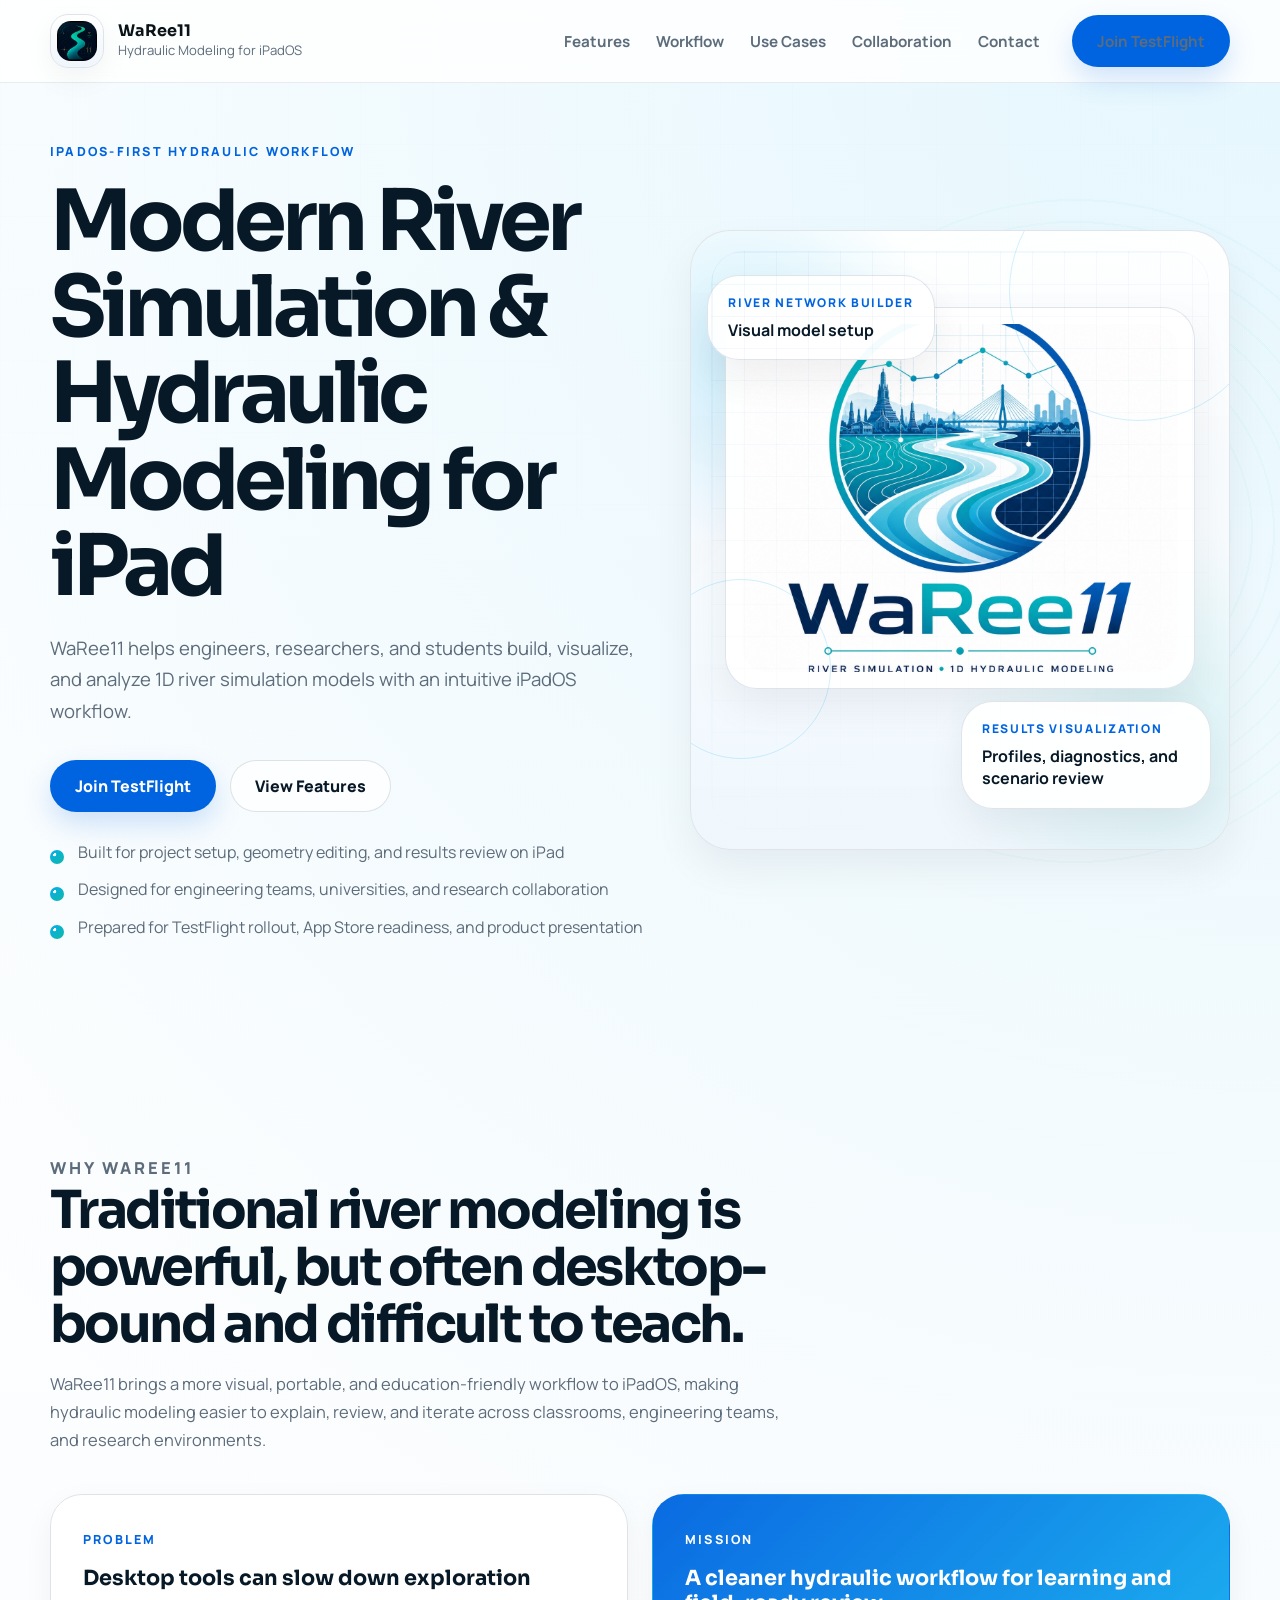
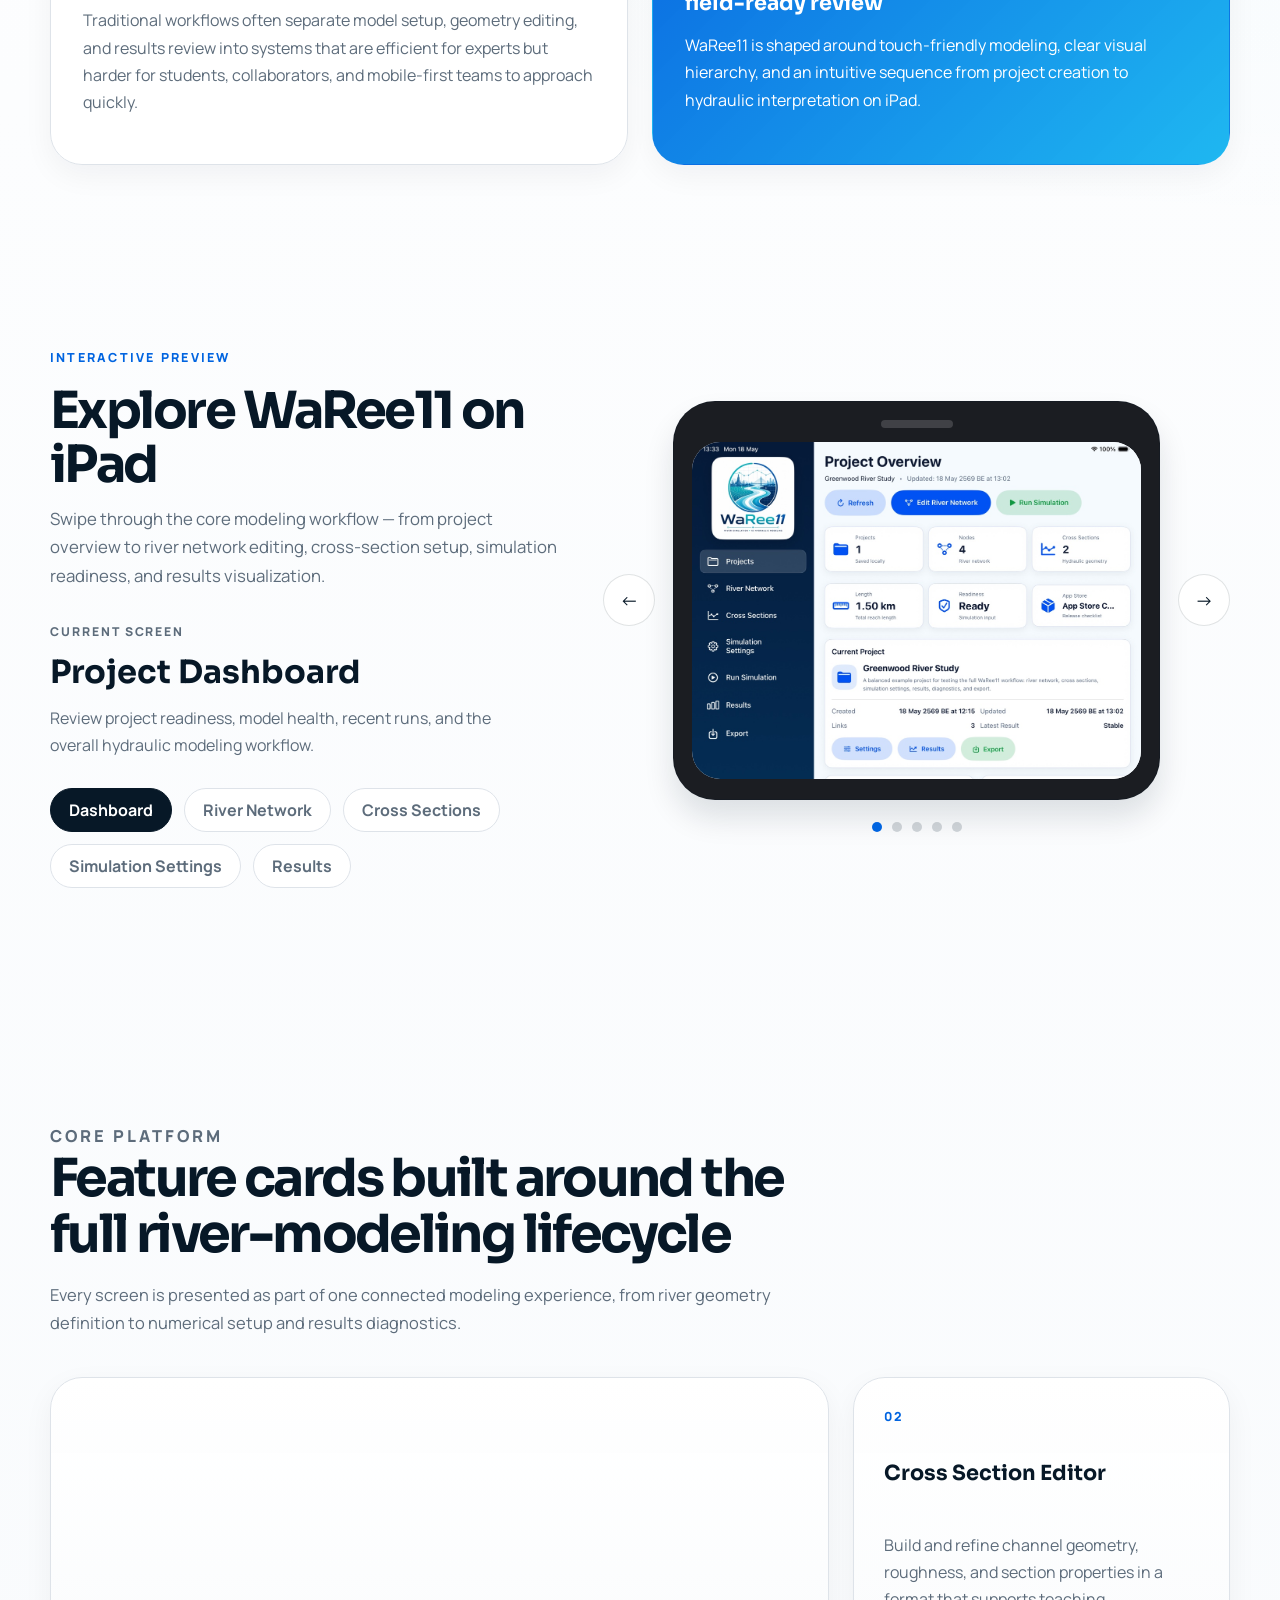
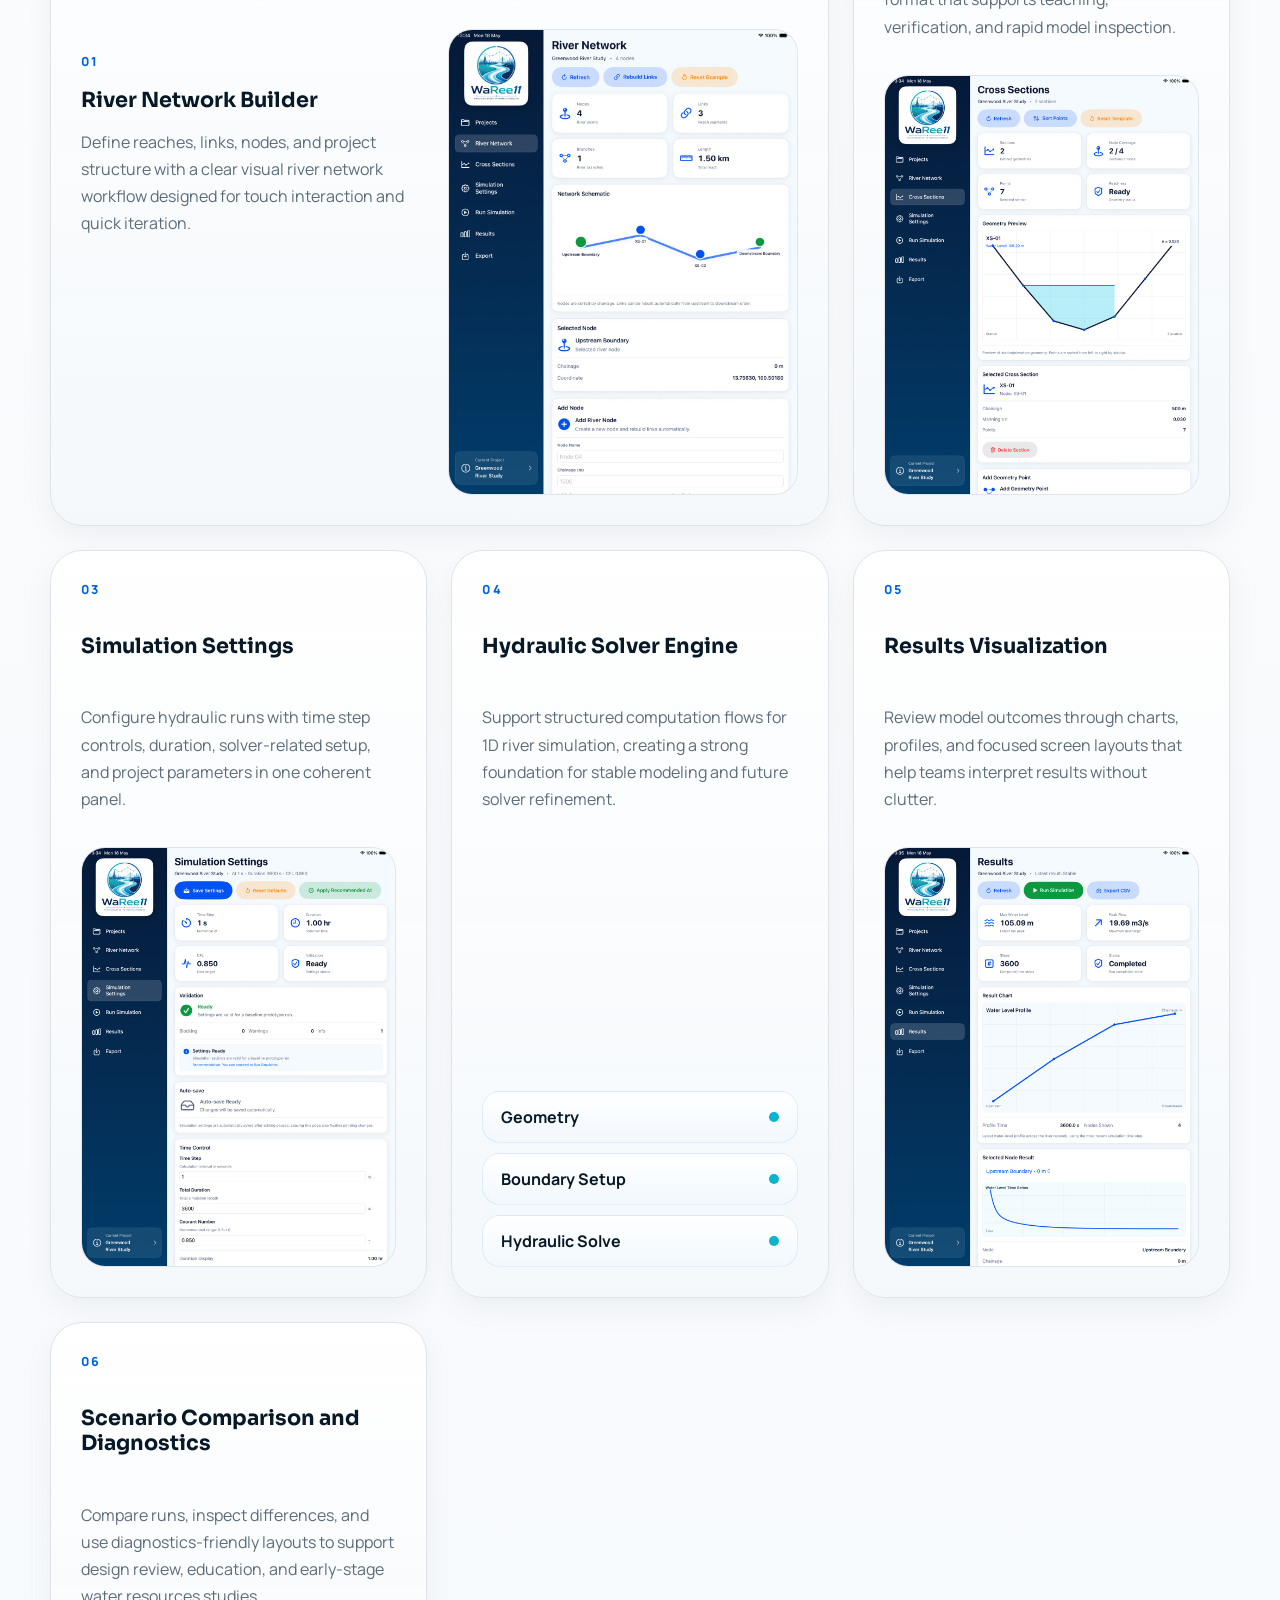
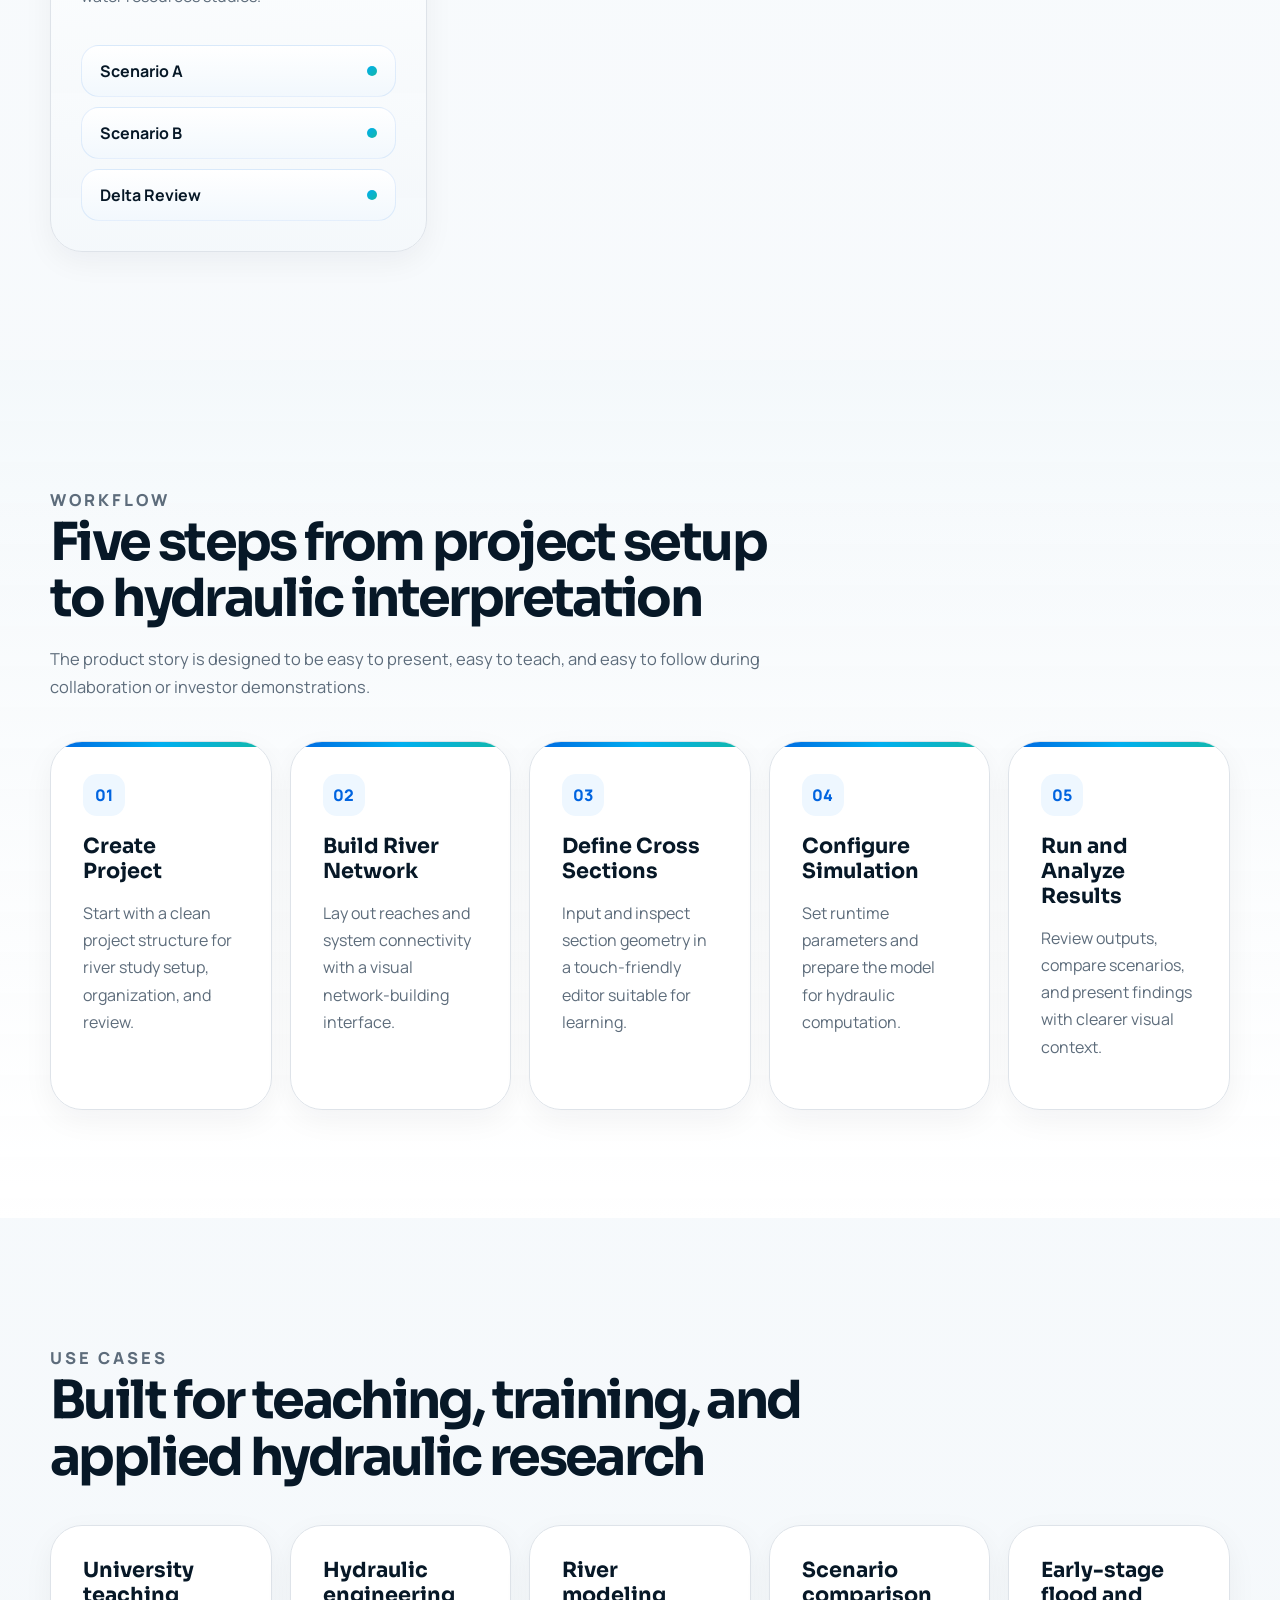
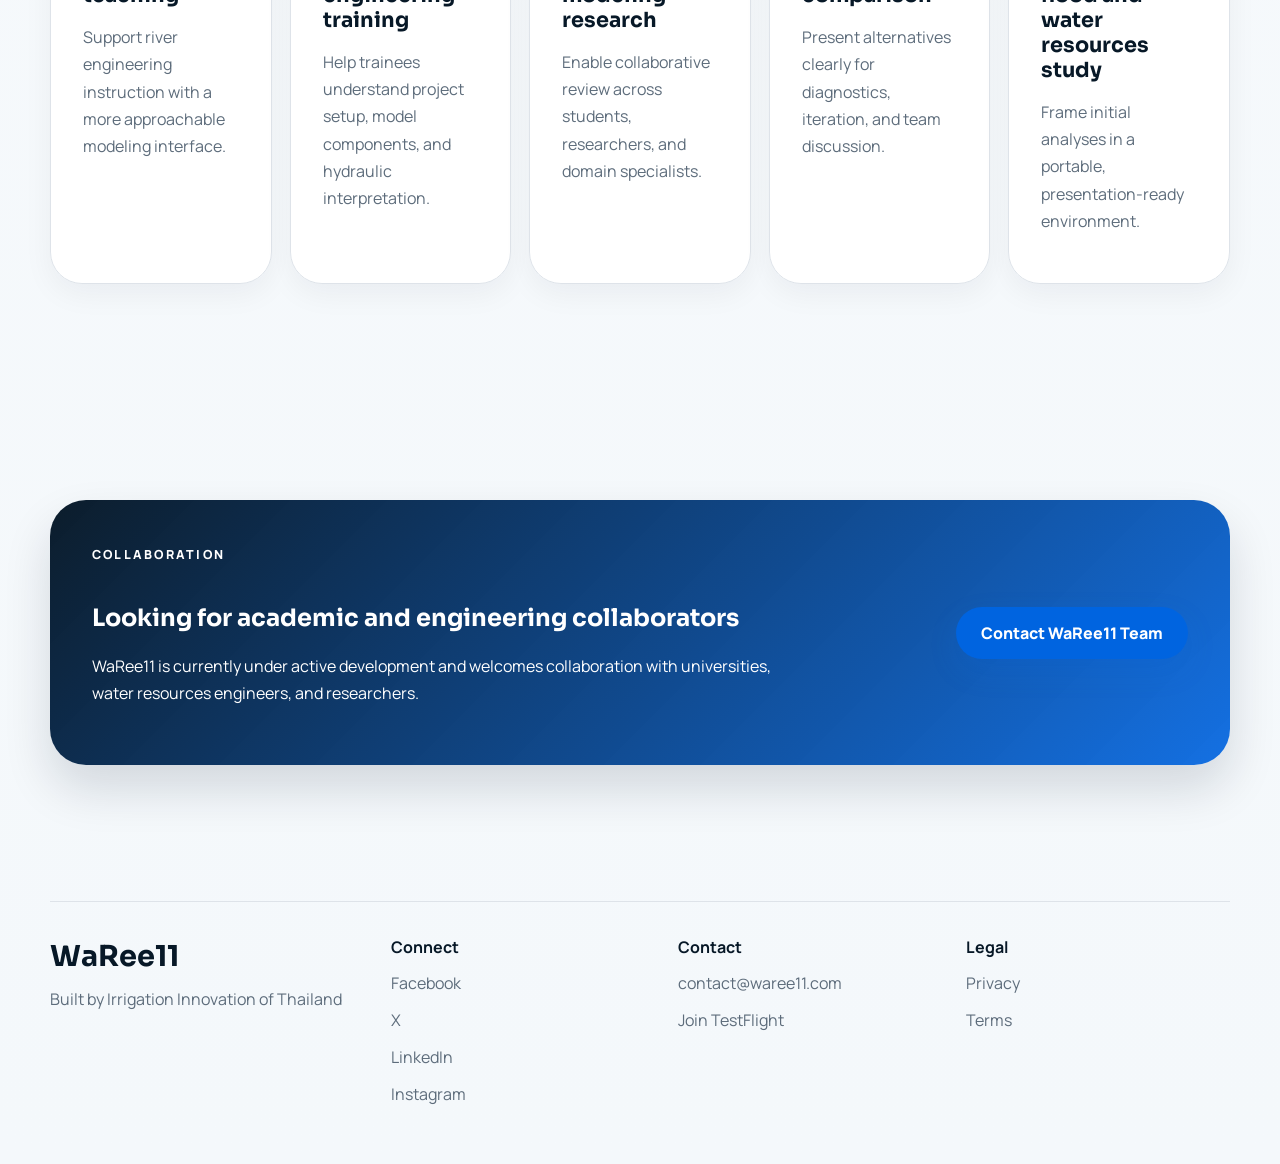
==== waree11-website/index.html @ 262db449 "Add interactive iPad preview section" ====
<!DOCTYPE html>
<html lang="en">
<head>
  <meta charset="UTF-8" />
  <meta name="viewport" content="width=device-width, initial-scale=1.0" />
  <title>WaRee11 | Modern River Simulation & Hydraulic Modeling for iPad</title>
  <meta
    name="description"
    content="WaRee11 is an iPadOS river simulation and hydraulic modeling platform for engineers, researchers, and students building intuitive 1D river analysis workflows."
  />
  <link rel="preconnect" href="https://fonts.googleapis.com" />
  <link rel="preconnect" href="https://fonts.gstatic.com" crossorigin />
  <link
    href="https://fonts.googleapis.com/css2?family=Manrope:wght@400;500;600;700;800&family=Sora:wght@500;600;700&display=swap"
    rel="stylesheet"
  />
  <link rel="stylesheet" href="style.css" />
</head>
<body>
  <div class="page-shell">
    <header class="site-header">
      <div class="container header-inner">
        <a href="#top" class="brand" aria-label="WaRee11 home">
          <span class="brand-mark" aria-hidden="true">
            <img src="assets/app-icon.jpeg" alt="" class="brand-icon" />
          </span>
          <span class="brand-copy">
            <strong>WaRee11</strong>
            <span>Hydraulic Modeling for iPadOS</span>
          </span>
        </a>

        <button
          class="nav-toggle"
          type="button"
          aria-expanded="false"
          aria-controls="site-nav"
          aria-label="Open navigation"
        >
          <span></span>
          <span></span>
          <span></span>
        </button>

        <nav id="site-nav" class="site-nav" aria-label="Main navigation">
          <a href="#features">Features</a>
          <a href="#workflow">Workflow</a>
          <a href="#use-cases">Use Cases</a>
          <a href="#collaboration">Collaboration</a>
          <a href="#contact">Contact</a>
          <a class="button button-primary nav-cta" href="#contact">Join TestFlight</a>
        </nav>
      </div>
    </header>

    <main id="top">
      <section class="hero">
        <div class="container hero-grid">
          <div class="hero-copy">
            <p class="eyebrow">iPadOS-first hydraulic workflow</p>
            <h1>Modern River Simulation &amp; Hydraulic Modeling for iPad</h1>
            <p class="hero-lead">
              WaRee11 helps engineers, researchers, and students build, visualize,
              and analyze 1D river simulation models with an intuitive iPadOS workflow.
            </p>
            <div class="hero-actions">
              <a class="button button-primary" href="#contact">Join TestFlight</a>
              <a class="button button-secondary" href="#features">View Features</a>
            </div>
            <ul class="hero-points" aria-label="WaRee11 highlights">
              <li>Built for project setup, geometry editing, and results review on iPad</li>
              <li>Designed for engineering teams, universities, and research collaboration</li>
              <li>Prepared for TestFlight rollout, App Store readiness, and product presentation</li>
            </ul>
          </div>

          <div class="hero-visual" aria-label="WaRee11 product preview">
            <div class="ipad-stage">
              <div class="device-card device-main">
                <img src="assets/hero-ipad.jpeg" alt="WaRee11 app preview on iPad" />
              </div>
              <div class="device-card floating-card floating-top">
                <p>River Network Builder</p>
                <strong>Visual model setup</strong>
              </div>
              <div class="device-card floating-card floating-bottom">
                <p>Results Visualization</p>
                <strong>Profiles, diagnostics, and scenario review</strong>
              </div>
              <div class="glow-ring glow-ring-a" aria-hidden="true"></div>
              <div class="glow-ring glow-ring-b" aria-hidden="true"></div>
            </div>
          </div>
        </div>
      </section>

      <section class="mission section-pad">
        <div class="container">
          <div class="section-intro">
            <p class="eyebrow">Why WaRee11</p>
            <h2>Traditional river modeling is powerful, but often desktop-bound and difficult to teach.</h2>
            <p>
              WaRee11 brings a more visual, portable, and education-friendly workflow to iPadOS,
              making hydraulic modeling easier to explain, review, and iterate across classrooms,
              engineering teams, and research environments.
            </p>
          </div>

          <div class="mission-grid">
            <article class="mission-card">
              <span class="card-kicker">Problem</span>
              <h3>Desktop tools can slow down exploration</h3>
              <p>
                Traditional workflows often separate model setup, geometry editing, and results review
                into systems that are efficient for experts but harder for students, collaborators,
                and mobile-first teams to approach quickly.
              </p>
            </article>
            <article class="mission-card accent-card">
              <span class="card-kicker">Mission</span>
              <h3>A cleaner hydraulic workflow for learning and field-ready review</h3>
              <p>
                WaRee11 is shaped around touch-friendly modeling, clear visual hierarchy, and an
                intuitive sequence from project creation to hydraulic interpretation on iPad.
              </p>
            </article>
          </div>
        </div>
      </section>

      <section id="ipad-preview" class="section-pad preview-section">
        <div class="container">
          <div class="preview-grid">
            <div class="preview-copy">
              <p class="eyebrow">Interactive preview</p>
              <h2>Explore WaRee11 on iPad</h2>
              <p class="preview-lead">
                Swipe through the core modeling workflow — from project overview to river network editing, cross-section setup, simulation readiness, and results visualization.
              </p>

              <div class="preview-detail" aria-live="polite">
                <p class="preview-meta">Current screen</p>
                <h3 id="preview-title">Project Dashboard</h3>
                <p id="preview-description">
                  Review project readiness, model health, recent runs, and the overall hydraulic modeling workflow.
                </p>
              </div>

              <div class="preview-tabs" role="tablist" aria-label="WaRee11 screen selector">
                <button
                  class="preview-tab is-active"
                  type="button"
                  role="tab"
                  aria-selected="true"
                  aria-controls="preview-stage"
                  data-preview-index="0"
                >
                  Dashboard
                </button>
                <button
                  class="preview-tab"
                  type="button"
                  role="tab"
                  aria-selected="false"
                  aria-controls="preview-stage"
                  data-preview-index="1"
                >
                  River Network
                </button>
                <button
                  class="preview-tab"
                  type="button"
                  role="tab"
                  aria-selected="false"
                  aria-controls="preview-stage"
                  data-preview-index="2"
                >
                  Cross Sections
                </button>
                <button
                  class="preview-tab"
                  type="button"
                  role="tab"
                  aria-selected="false"
                  aria-controls="preview-stage"
                  data-preview-index="3"
                >
                  Simulation Settings
                </button>
                <button
                  class="preview-tab"
                  type="button"
                  role="tab"
                  aria-selected="false"
                  aria-controls="preview-stage"
                  data-preview-index="4"
                >
                  Results
                </button>
              </div>
            </div>

            <div class="preview-stage-wrap">
              <div class="preview-stage" id="preview-stage">
                <button class="preview-arrow preview-arrow-prev" type="button" aria-label="Show previous screen">
                  <span aria-hidden="true">&#8592;</span>
                </button>

                <div class="preview-device" aria-label="Interactive WaRee11 iPad preview">
                  <div class="preview-device-top" aria-hidden="true">
                    <span class="preview-camera"></span>
                  </div>
                  <div class="preview-screen-shell">
                    <img
                      id="preview-image"
                      class="preview-screen-image"
                      src="assets/dashboard.jpeg"
                      alt="WaRee11 Project Dashboard screen"
                    />
                  </div>
                </div>

                <button class="preview-arrow preview-arrow-next" type="button" aria-label="Show next screen">
                  <span aria-hidden="true">&#8594;</span>
                </button>
              </div>

              <div class="preview-pagination" aria-label="WaRee11 screen pagination">
                <button class="preview-dot is-active" type="button" aria-label="Go to Dashboard" data-preview-index="0"></button>
                <button class="preview-dot" type="button" aria-label="Go to River Network" data-preview-index="1"></button>
                <button class="preview-dot" type="button" aria-label="Go to Cross Sections" data-preview-index="2"></button>
                <button class="preview-dot" type="button" aria-label="Go to Simulation Settings" data-preview-index="3"></button>
                <button class="preview-dot" type="button" aria-label="Go to Results" data-preview-index="4"></button>
              </div>
            </div>
          </div>
        </div>
      </section>

      <section id="features" class="section-pad">
        <div class="container">
          <div class="section-intro">
            <p class="eyebrow">Core platform</p>
            <h2>Feature cards built around the full river-modeling lifecycle</h2>
            <p>
              Every screen is presented as part of one connected modeling experience, from
              river geometry definition to numerical setup and results diagnostics.
            </p>
          </div>

          <div class="feature-grid">
            <article class="feature-card feature-card-wide">
              <div class="feature-copy">
                <span class="card-kicker">01</span>
                <h3>River Network Builder</h3>
                <p>
                  Define reaches, links, nodes, and project structure with a clear visual
                  river network workflow designed for touch interaction and quick iteration.
                </p>
              </div>
              <img src="assets/river-network.jpeg" alt="WaRee11 river network builder screen" />
            </article>

            <article class="feature-card">
              <span class="card-kicker">02</span>
              <h3>Cross Section Editor</h3>
              <p>
                Build and refine channel geometry, roughness, and section properties in a format
                that supports teaching, verification, and rapid model inspection.
              </p>
              <img src="assets/cross-section.jpeg" alt="WaRee11 cross section editor screen" />
            </article>

            <article class="feature-card">
              <span class="card-kicker">03</span>
              <h3>Simulation Settings</h3>
              <p>
                Configure hydraulic runs with time step controls, duration, solver-related setup,
                and project parameters in one coherent panel.
              </p>
              <img src="assets/simulation-settings.jpeg" alt="WaRee11 simulation settings screen" />
            </article>

            <article class="feature-card">
              <span class="card-kicker">04</span>
              <h3>Hydraulic Solver Engine</h3>
              <p>
                Support structured computation flows for 1D river simulation, creating a strong
                foundation for stable modeling and future solver refinement.
              </p>
              <div class="mini-diagram" aria-hidden="true">
                <span>Geometry</span>
                <span>Boundary Setup</span>
                <span>Hydraulic Solve</span>
              </div>
            </article>

            <article class="feature-card">
              <span class="card-kicker">05</span>
              <h3>Results Visualization</h3>
              <p>
                Review model outcomes through charts, profiles, and focused screen layouts that
                help teams interpret results without clutter.
              </p>
              <img src="assets/results.jpeg" alt="WaRee11 results visualization screen" />
            </article>

            <article class="feature-card">
              <span class="card-kicker">06</span>
              <h3>Scenario Comparison and Diagnostics</h3>
              <p>
                Compare runs, inspect differences, and use diagnostics-friendly layouts to support
                design review, education, and early-stage water resources studies.
              </p>
              <div class="diagnostic-list" aria-hidden="true">
                <span>Scenario A</span>
                <span>Scenario B</span>
                <span>Delta Review</span>
              </div>
            </article>
          </div>
        </div>
      </section>

      <section id="workflow" class="section-pad soft-section">
        <div class="container">
          <div class="section-intro">
            <p class="eyebrow">Workflow</p>
            <h2>Five steps from project setup to hydraulic interpretation</h2>
            <p>
              The product story is designed to be easy to present, easy to teach, and easy to
              follow during collaboration or investor demonstrations.
            </p>
          </div>

          <div class="workflow-grid">
            <article class="workflow-card">
              <span>01</span>
              <h3>Create Project</h3>
              <p>Start with a clean project structure for river study setup, organization, and review.</p>
            </article>
            <article class="workflow-card">
              <span>02</span>
              <h3>Build River Network</h3>
              <p>Lay out reaches and system connectivity with a visual network-building interface.</p>
            </article>
            <article class="workflow-card">
              <span>03</span>
              <h3>Define Cross Sections</h3>
              <p>Input and inspect section geometry in a touch-friendly editor suitable for learning.</p>
            </article>
            <article class="workflow-card">
              <span>04</span>
              <h3>Configure Simulation</h3>
              <p>Set runtime parameters and prepare the model for hydraulic computation.</p>
            </article>
            <article class="workflow-card">
              <span>05</span>
              <h3>Run and Analyze Results</h3>
              <p>Review outputs, compare scenarios, and present findings with clearer visual context.</p>
            </article>
          </div>
        </div>
      </section>

      <section id="use-cases" class="section-pad">
        <div class="container">
          <div class="section-intro">
            <p class="eyebrow">Use cases</p>
            <h2>Built for teaching, training, and applied hydraulic research</h2>
          </div>

          <div class="use-case-grid">
            <article class="use-case-card">
              <h3>University teaching</h3>
              <p>Support river engineering instruction with a more approachable modeling interface.</p>
            </article>
            <article class="use-case-card">
              <h3>Hydraulic engineering training</h3>
              <p>Help trainees understand project setup, model components, and hydraulic interpretation.</p>
            </article>
            <article class="use-case-card">
              <h3>River modeling research</h3>
              <p>Enable collaborative review across students, researchers, and domain specialists.</p>
            </article>
            <article class="use-case-card">
              <h3>Scenario comparison</h3>
              <p>Present alternatives clearly for diagnostics, iteration, and team discussion.</p>
            </article>
            <article class="use-case-card">
              <h3>Early-stage flood and water resources study</h3>
              <p>Frame initial analyses in a portable, presentation-ready environment.</p>
            </article>
          </div>
        </div>
      </section>

      <section id="collaboration" class="section-pad">
        <div class="container">
          <div class="collaboration-panel">
            <div class="collaboration-copy">
              <p class="eyebrow">Collaboration</p>
              <h2>Looking for academic and engineering collaborators</h2>
              <p>
                WaRee11 is currently under active development and welcomes collaboration with
                universities, water resources engineers, and researchers.
              </p>
            </div>
            <a class="button button-primary" href="#contact">Contact WaRee11 Team</a>
          </div>
        </div>
      </section>
    </main>

    <footer id="contact" class="site-footer">
      <div class="container footer-grid">
        <div>
          <h2>WaRee11</h2>
          <p>Built by Irrigation Innovation of Thailand</p>
        </div>
        <div>
          <h3>Connect</h3>
          <ul>
            <li><a href="#">Facebook</a></li>
            <li><a href="#">X</a></li>
            <li><a href="#">LinkedIn</a></li>
            <li><a href="#">Instagram</a></li>
          </ul>
        </div>
        <div>
          <h3>Contact</h3>
          <ul>
            <li><a href="mailto:contact@waree11.com">contact@waree11.com</a></li>
            <li><a href="#">Join TestFlight</a></li>
          </ul>
        </div>
        <div>
          <h3>Legal</h3>
          <ul>
            <li><a href="#">Privacy</a></li>
            <li><a href="#">Terms</a></li>
          </ul>
        </div>
      </div>
    </footer>
  </div>

  <script src="script.js"></script>
</body>
</html>
---- waree11-website/style.css ----
:root {
  --canvas: #ffffff;
  --surface: #f4f8fb;
  --surface-strong: #ecf4fa;
  --surface-accent: #eef7ff;
  --primary: #0064e0;
  --primary-strong: #0052b8;
  --deep-navy: #071827;
  --text: #0a1317;
  --text-soft: #5d6c7b;
  --border: #dee3e9;
  --cyan: #00aeef;
  --teal: #14b8a6;
  --radius-xl: 24px;
  --radius-xxl: 32px;
  --radius-pill: 999px;
  --shadow-soft: 0 10px 30px rgba(7, 24, 39, 0.05);
  --shadow-card: 0 18px 40px rgba(7, 24, 39, 0.06);
  --container: min(1180px, calc(100% - 32px));
}

*,
*::before,
*::after {
  box-sizing: border-box;
}

html {
  scroll-behavior: smooth;
}

body {
  margin: 0;
  color: var(--text);
  font-family: "Manrope", "Segoe UI", sans-serif;
  background:
    radial-gradient(circle at top right, rgba(0, 174, 239, 0.1), transparent 24%),
    linear-gradient(180deg, #ffffff 0%, #f9fbfd 45%, #f4f8fb 100%);
}

body::before {
  content: "";
  position: fixed;
  inset: 0;
  pointer-events: none;
  background-image:
    linear-gradient(rgba(0, 100, 224, 0.05) 1px, transparent 1px),
    linear-gradient(90deg, rgba(0, 100, 224, 0.05) 1px, transparent 1px);
  background-size: 72px 72px;
  mask-image: linear-gradient(to bottom, rgba(0, 0, 0, 0.18), transparent 72%);
}

body::after {
  content: "";
  position: fixed;
  inset: auto -10% 4% auto;
  width: 52vw;
  height: 52vw;
  max-width: 760px;
  max-height: 760px;
  border-radius: 50%;
  background:
    repeating-radial-gradient(circle, rgba(20, 184, 166, 0.06) 0 2px, transparent 2px 22px);
  opacity: 0.55;
  pointer-events: none;
}

img {
  display: block;
  max-width: 100%;
}

a {
  color: inherit;
  text-decoration: none;
}

button {
  font: inherit;
}

.page-shell {
  position: relative;
  overflow: clip;
}

.container {
  width: var(--container);
  margin: 0 auto;
  position: relative;
  z-index: 1;
}

.site-header {
  position: sticky;
  top: 0;
  z-index: 30;
  backdrop-filter: blur(16px);
  background: rgba(255, 255, 255, 0.82);
  border-bottom: 1px solid rgba(222, 227, 233, 0.7);
}

.header-inner {
  display: flex;
  align-items: center;
  justify-content: space-between;
  gap: 20px;
  min-height: 82px;
}

.brand {
  display: inline-flex;
  align-items: center;
  gap: 14px;
  min-width: 0;
}

.brand-mark {
  width: 54px;
  height: 54px;
  display: grid;
  place-items: center;
  border-radius: 18px;
  background: linear-gradient(180deg, #ffffff, #eff6fc);
  border: 1px solid var(--border);
  box-shadow: var(--shadow-soft);
  flex: none;
}

.brand-icon {
  width: 40px;
  height: 40px;
  border-radius: 14px;
  object-fit: cover;
}

.brand-copy {
  display: flex;
  flex-direction: column;
  gap: 2px;
}

.brand-copy strong,
.site-footer h2,
.section-intro h2,
.hero h1,
.mission-card h3,
.feature-card h3,
.workflow-card h3,
.use-case-card h3,
.collaboration-panel h2 {
  font-family: "Sora", "Segoe UI", sans-serif;
}

.brand-copy strong {
  font-size: 1rem;
  line-height: 1;
}

.brand-copy span {
  color: var(--text-soft);
  font-size: 0.82rem;
}

.site-nav {
  display: flex;
  align-items: center;
  gap: 26px;
}

.site-nav a {
  color: var(--text-soft);
  font-weight: 700;
  font-size: 0.95rem;
}

.site-nav a:hover,
.site-nav a:focus-visible {
  color: var(--deep-navy);
}

.nav-cta {
  margin-left: 6px;
}

.nav-toggle {
  display: none;
  width: 52px;
  height: 52px;
  padding: 0;
  border: 1px solid var(--border);
  border-radius: 18px;
  background: var(--canvas);
  align-items: center;
  justify-content: center;
  flex-direction: column;
  gap: 5px;
  cursor: pointer;
}

.nav-toggle span {
  width: 18px;
  height: 2px;
  border-radius: 999px;
  background: var(--deep-navy);
}

.section-pad {
  padding: 108px 0;
}

.hero {
  padding: 56px 0 88px;
}

.hero-grid {
  display: grid;
  grid-template-columns: minmax(0, 1.05fr) minmax(0, 0.95fr);
  gap: 44px;
  align-items: center;
}

.eyebrow,
.card-kicker {
  display: inline-flex;
  align-items: center;
  gap: 8px;
  margin: 0 0 18px;
  color: var(--primary);
  font-size: 0.78rem;
  font-weight: 800;
  letter-spacing: 0.18em;
  text-transform: uppercase;
}

.hero h1 {
  margin: 0;
  max-width: 12ch;
  color: var(--deep-navy);
  font-size: clamp(2.9rem, 6.6vw, 5.4rem);
  line-height: 1.02;
  letter-spacing: -0.06em;
}

.hero-lead,
.section-intro p,
.mission-card p,
.feature-card p,
.workflow-card p,
.use-case-card p,
.collaboration-panel p,
.site-footer p,
.site-footer li a {
  color: var(--text-soft);
  line-height: 1.7;
}

.hero-lead {
  max-width: 640px;
  margin: 24px 0 0;
  font-size: 1.16rem;
}

.hero-actions {
  display: flex;
  flex-wrap: wrap;
  gap: 14px;
  margin-top: 32px;
}

.button {
  display: inline-flex;
  align-items: center;
  justify-content: center;
  min-height: 52px;
  padding: 0 24px;
  border-radius: var(--radius-pill);
  border: 1px solid transparent;
  font-weight: 800;
  transition: transform 0.2s ease, background-color 0.2s ease, border-color 0.2s ease;
}

.button:hover,
.button:focus-visible {
  transform: translateY(-1px);
}

.button-primary {
  background: var(--primary);
  color: #ffffff;
  box-shadow: 0 12px 28px rgba(0, 100, 224, 0.18);
}

.button-primary:hover,
.button-primary:focus-visible {
  background: var(--primary-strong);
}

.button-secondary {
  border-color: rgba(7, 24, 39, 0.12);
  background: rgba(255, 255, 255, 0.75);
  color: var(--deep-navy);
}

.hero-points {
  margin: 28px 0 0;
  padding: 0;
  list-style: none;
  display: grid;
  gap: 12px;
  max-width: 620px;
}

.hero-points li {
  position: relative;
  padding-left: 28px;
  color: var(--text-soft);
  line-height: 1.6;
}

.hero-points li::before {
  content: "";
  position: absolute;
  left: 0;
  top: 0.65em;
  width: 14px;
  height: 14px;
  border-radius: 50%;
  background:
    radial-gradient(circle at 35% 35%, #ffffff 0 12%, transparent 13%),
    linear-gradient(135deg, var(--cyan), var(--teal));
}

.hero-visual {
  position: relative;
}

.ipad-stage {
  position: relative;
  min-height: 620px;
  padding: 34px;
  border-radius: 40px;
  background:
    linear-gradient(180deg, rgba(255, 255, 255, 0.96), rgba(239, 247, 253, 0.98)),
    linear-gradient(135deg, rgba(0, 174, 239, 0.08), rgba(20, 184, 166, 0.06));
  border: 1px solid rgba(222, 227, 233, 0.9);
  box-shadow: var(--shadow-card);
  overflow: hidden;
}

.ipad-stage::before {
  content: "";
  position: absolute;
  inset: 0;
  background:
    radial-gradient(circle at 10% 20%, rgba(0, 174, 239, 0.18), transparent 28%),
    radial-gradient(circle at 85% 80%, rgba(20, 184, 166, 0.12), transparent 30%);
  pointer-events: none;
}

.ipad-stage::after {
  content: "";
  position: absolute;
  inset: 20px;
  border-radius: 32px;
  border: 1px solid rgba(0, 100, 224, 0.07);
  background:
    linear-gradient(rgba(0, 100, 224, 0.06) 1px, transparent 1px),
    linear-gradient(90deg, rgba(0, 100, 224, 0.06) 1px, transparent 1px);
  background-size: 32px 32px;
  mask-image: linear-gradient(160deg, rgba(0, 0, 0, 0.8), transparent 85%);
  pointer-events: none;
}

.device-card {
  position: relative;
  border-radius: var(--radius-xxl);
  background: rgba(255, 255, 255, 0.96);
  border: 1px solid rgba(222, 227, 233, 0.95);
  box-shadow: var(--shadow-card);
}

.device-main {
  width: min(100%, 520px);
  margin: 42px auto 0;
  padding: 16px;
}

.device-main img {
  width: 100%;
  aspect-ratio: 5 / 4;
  object-fit: cover;
  border-radius: 26px;
}

.floating-card {
  position: absolute;
  max-width: 250px;
  padding: 18px 20px;
}

.floating-card p {
  margin: 0 0 8px;
  color: var(--primary);
  font-size: 0.75rem;
  font-weight: 800;
  letter-spacing: 0.14em;
  text-transform: uppercase;
}

.floating-card strong {
  display: block;
  color: var(--deep-navy);
  line-height: 1.4;
  font-size: 1rem;
}

.floating-top {
  top: 44px;
  left: 16px;
}

.floating-bottom {
  right: 18px;
  bottom: 40px;
}

.glow-ring {
  position: absolute;
  border-radius: 50%;
  border: 1px solid rgba(0, 174, 239, 0.18);
  pointer-events: none;
}

.glow-ring-a {
  width: 260px;
  height: 260px;
  top: -70px;
  right: -40px;
}

.glow-ring-b {
  width: 180px;
  height: 180px;
  bottom: 90px;
  left: -40px;
}

.section-intro {
  max-width: 760px;
  margin-bottom: 40px;
}

.section-intro h2 {
  margin: 0;
  color: var(--deep-navy);
  font-size: clamp(2rem, 4.1vw, 3.4rem);
  line-height: 1.08;
  letter-spacing: -0.05em;
}

.section-intro p {
  margin: 18px 0 0;
  font-size: 1.03rem;
}

.mission-grid {
  display: grid;
  grid-template-columns: repeat(2, minmax(0, 1fr));
  gap: 24px;
}

.mission-card,
.workflow-card,
.use-case-card {
  padding: 32px;
  border-radius: var(--radius-xxl);
  border: 1px solid var(--border);
  background: rgba(255, 255, 255, 0.92);
  box-shadow: var(--shadow-soft);
}

.mission-card h3,
.feature-card h3,
.workflow-card h3,
.use-case-card h3,
.site-footer h3,
.preview-copy h2,
.preview-detail h3 {
  margin: 0 0 12px;
  color: var(--deep-navy);
  font-size: 1.3rem;
  line-height: 1.2;
}

.accent-card {
  background:
    linear-gradient(135deg, rgba(0, 100, 224, 0.96), rgba(0, 174, 239, 0.88));
  border-color: transparent;
}

.accent-card .card-kicker,
.accent-card h3,
.accent-card p {
  color: #ffffff;
}

.preview-section {
  padding-top: 72px;
}

.preview-grid {
  display: grid;
  grid-template-columns: minmax(0, 0.9fr) minmax(0, 1.1fr);
  gap: 40px;
  align-items: center;
}

.preview-copy {
  max-width: 540px;
}

.preview-copy h2 {
  font-family: "Sora", "Segoe UI", sans-serif;
  font-size: clamp(2.2rem, 4vw, 3.5rem);
  line-height: 1.06;
  letter-spacing: -0.05em;
}

.preview-lead,
.preview-detail p {
  color: var(--text-soft);
  line-height: 1.7;
}

.preview-lead {
  margin: 0;
  font-size: 1.05rem;
}

.preview-detail {
  margin-top: 32px;
}

.preview-meta {
  margin: 0 0 10px;
  color: var(--primary);
  font-size: 0.76rem;
  font-weight: 800;
  letter-spacing: 0.16em;
  text-transform: uppercase;
}

.preview-detail h3 {
  margin-bottom: 14px;
  font-family: "Sora", "Segoe UI", sans-serif;
  font-size: clamp(1.45rem, 2.6vw, 2rem);
}

.preview-detail p:last-child {
  margin: 0;
  max-width: 48ch;
}

.preview-tabs {
  display: flex;
  flex-wrap: wrap;
  gap: 12px;
  margin-top: 28px;
}

.preview-tab,
.preview-dot,
.preview-arrow {
  cursor: pointer;
}

.preview-tab {
  min-height: 44px;
  padding: 0 18px;
  border: 1px solid var(--border);
  border-radius: var(--radius-pill);
  background: rgba(255, 255, 255, 0.86);
  color: var(--text-soft);
  font-weight: 700;
  transition: background-color 0.2s ease, color 0.2s ease, border-color 0.2s ease;
}

.preview-tab:hover,
.preview-tab:focus-visible {
  border-color: rgba(0, 100, 224, 0.24);
  color: var(--deep-navy);
}

.preview-tab.is-active {
  background: var(--deep-navy);
  border-color: var(--deep-navy);
  color: #ffffff;
}

.preview-stage-wrap {
  width: 100%;
}

.preview-stage {
  display: grid;
  grid-template-columns: auto minmax(0, 1fr) auto;
  align-items: center;
  gap: 18px;
}

.preview-arrow {
  width: 52px;
  height: 52px;
  border: 1px solid rgba(7, 24, 39, 0.12);
  border-radius: 50%;
  background: rgba(255, 255, 255, 0.92);
  color: var(--deep-navy);
  display: grid;
  place-items: center;
  transition: background-color 0.2s ease, border-color 0.2s ease, transform 0.2s ease;
}

.preview-arrow:hover,
.preview-arrow:focus-visible {
  transform: translateY(-1px);
  border-color: rgba(0, 100, 224, 0.24);
  background: #ffffff;
}

.preview-arrow span {
  font-size: 1.15rem;
  line-height: 1;
}

.preview-device {
  width: min(100%, 720px);
  margin: 0 auto;
  padding: 18px 18px 20px;
  border-radius: 42px;
  background: #1b1d22;
  border: 1px solid rgba(7, 24, 39, 0.24);
  box-shadow: 0 18px 30px rgba(7, 24, 39, 0.12);
}

.preview-device-top {
  display: flex;
  justify-content: center;
  margin-bottom: 14px;
}

.preview-camera {
  width: 72px;
  height: 8px;
  border-radius: 999px;
  background: rgba(255, 255, 255, 0.16);
}

.preview-screen-shell {
  overflow: hidden;
  border-radius: 28px;
  background: #f5f7fa;
}

.preview-screen-image {
  width: 100%;
  aspect-ratio: 4 / 3;
  object-fit: cover;
  object-position: top center;
}

.preview-pagination {
  display: flex;
  align-items: center;
  justify-content: center;
  gap: 10px;
  margin-top: 22px;
}

.preview-dot {
  width: 10px;
  height: 10px;
  padding: 0;
  border: 0;
  border-radius: 50%;
  background: rgba(93, 108, 123, 0.28);
  transition: background-color 0.2s ease, transform 0.2s ease;
}

.preview-dot:hover,
.preview-dot:focus-visible {
  transform: scale(1.1);
}

.preview-dot.is-active {
  background: var(--primary);
}

.feature-grid {
  display: grid;
  grid-template-columns: repeat(3, minmax(0, 1fr));
  gap: 24px;
}

.feature-card {
  min-height: 100%;
  padding: 30px;
  display: flex;
  flex-direction: column;
  gap: 18px;
  border-radius: var(--radius-xxl);
  border: 1px solid var(--border);
  background:
    linear-gradient(180deg, rgba(255, 255, 255, 0.98), rgba(244, 248, 251, 0.96));
  box-shadow: var(--shadow-soft);
}

.feature-card-wide {
  grid-column: span 2;
  display: grid;
  grid-template-columns: minmax(0, 0.92fr) minmax(260px, 0.92fr);
  align-items: center;
}

.feature-card img {
  width: 100%;
  margin-top: auto;
  border-radius: 24px;
  border: 1px solid rgba(222, 227, 233, 0.9);
  background: var(--surface);
  object-fit: cover;
}

.feature-card-wide img {
  min-height: 280px;
}

.mini-diagram,
.diagnostic-list {
  margin-top: auto;
  display: grid;
  gap: 10px;
}

.mini-diagram span,
.diagnostic-list span {
  display: flex;
  align-items: center;
  justify-content: space-between;
  min-height: 52px;
  padding: 0 18px;
  border-radius: 18px;
  border: 1px solid rgba(0, 100, 224, 0.1);
  background: linear-gradient(180deg, #ffffff, #f2f8fd);
  color: var(--deep-navy);
  font-weight: 700;
}

.mini-diagram span::after,
.diagnostic-list span::after {
  content: "";
  width: 10px;
  height: 10px;
  border-radius: 50%;
  background: linear-gradient(135deg, var(--cyan), var(--teal));
}

.soft-section {
  background:
    linear-gradient(180deg, rgba(244, 248, 251, 0.88), rgba(255, 255, 255, 0.96));
}

.workflow-grid {
  display: grid;
  grid-template-columns: repeat(5, minmax(0, 1fr));
  gap: 18px;
}

.workflow-card {
  position: relative;
  overflow: hidden;
}

.workflow-card::before {
  content: "";
  position: absolute;
  inset: 0 0 auto;
  height: 5px;
  background: linear-gradient(90deg, var(--primary), var(--cyan), var(--teal));
}

.workflow-card span {
  display: inline-flex;
  width: 42px;
  height: 42px;
  align-items: center;
  justify-content: center;
  margin-bottom: 18px;
  border-radius: 14px;
  background: var(--surface-accent);
  color: var(--primary);
  font-weight: 800;
}

.use-case-grid {
  display: grid;
  grid-template-columns: repeat(5, minmax(0, 1fr));
  gap: 18px;
}

.collaboration-panel {
  display: flex;
  align-items: center;
  justify-content: space-between;
  gap: 24px;
  padding: 42px;
  border-radius: 36px;
  background:
    linear-gradient(135deg, rgba(7, 24, 39, 0.98), rgba(0, 100, 224, 0.92));
  box-shadow: 0 24px 48px rgba(7, 24, 39, 0.14);
}

.collaboration-copy {
  max-width: 700px;
}

.collaboration-panel .eyebrow,
.collaboration-panel h2,
.collaboration-panel p {
  color: #ffffff;
}

.site-footer {
  padding: 28px 0 56px;
}

.footer-grid {
  display: grid;
  grid-template-columns: 1.2fr repeat(3, minmax(0, 1fr));
  gap: 24px;
  padding: 36px 0 0;
  border-top: 1px solid var(--border);
}

.site-footer h2 {
  margin: 0 0 12px;
  color: var(--deep-navy);
  font-size: 1.8rem;
}

.site-footer h3 {
  font-size: 1rem;
}

.site-footer p {
  margin: 0;
}

.site-footer ul {
  list-style: none;
  margin: 0;
  padding: 0;
  display: grid;
  gap: 10px;
}

.site-footer li a:hover,
.site-footer li a:focus-visible {
  color: var(--deep-navy);
}

@media (max-width: 1120px) {
  .hero-grid,
  .mission-grid,
  .preview-grid,
  .feature-grid,
  .use-case-grid,
  .footer-grid {
    grid-template-columns: repeat(2, minmax(0, 1fr));
  }

  .feature-card-wide,
  .use-case-grid .use-case-card:last-child,
  .footer-grid > :first-child {
    grid-column: span 2;
  }

  .workflow-grid {
    grid-template-columns: repeat(3, minmax(0, 1fr));
  }

  .hero-grid {
    align-items: start;
  }
}

@media (max-width: 920px) {
  .site-nav {
    position: absolute;
    top: calc(100% + 12px);
    right: 16px;
    left: 16px;
    display: none;
    flex-direction: column;
    align-items: flex-start;
    gap: 18px;
    padding: 20px;
    border-radius: 24px;
    background: rgba(255, 255, 255, 0.98);
    border: 1px solid var(--border);
    box-shadow: var(--shadow-card);
  }

  .site-nav.is-open {
    display: flex;
  }

  .nav-toggle {
    display: inline-flex;
  }

  .hero-grid,
  .mission-grid,
  .preview-grid,
  .feature-grid,
  .feature-card-wide,
  .workflow-grid,
  .use-case-grid,
  .footer-grid,
  .collaboration-panel {
    grid-template-columns: 1fr;
  }

  .feature-card-wide,
  .footer-grid > :first-child {
    grid-column: auto;
  }

  .collaboration-panel {
    display: grid;
  }

  .preview-stage {
    gap: 14px;
  }

  .preview-device {
    width: 100%;
  }

  .ipad-stage {
    min-height: 540px;
  }

  .floating-top {
    left: 12px;
    top: 18px;
  }

  .floating-bottom {
    right: 12px;
    bottom: 18px;
  }
}

@media (max-width: 640px) {
  .section-pad {
    padding: 84px 0;
  }

  .hero {
    padding-top: 28px;
  }

  .header-inner {
    min-height: 74px;
  }

  .brand-copy span {
    display: none;
  }

  .button,
  .button.nav-cta {
    width: 100%;
  }

  .hero-actions {
    flex-direction: column;
  }

  .ipad-stage {
    min-height: 460px;
    padding: 22px;
  }

  .device-main {
    margin-top: 72px;
    padding: 12px;
  }

  .floating-card {
    position: static;
    max-width: none;
    margin-top: 14px;
  }

  .hero h1 {
    max-width: none;
  }

  .preview-section {
    padding-top: 32px;
  }

  .preview-stage {
    grid-template-columns: minmax(0, 1fr);
    gap: 16px;
  }

  .preview-arrow {
    position: absolute;
    top: 50%;
    z-index: 2;
    transform: translateY(-50%);
  }

  .preview-arrow:hover,
  .preview-arrow:focus-visible {
    transform: translateY(-50%);
  }

  .preview-stage-wrap {
    position: relative;
    padding: 0 10px;
  }

  .preview-arrow-prev {
    left: 2px;
  }

  .preview-arrow-next {
    right: 2px;
  }

  .preview-device {
    padding: 14px 14px 16px;
    border-radius: 32px;
  }

  .preview-screen-shell {
    border-radius: 22px;
  }

  .mission-card,
  .feature-card,
  .workflow-card,
  .use-case-card,
  .collaboration-panel {
    padding: 24px;
  }
}
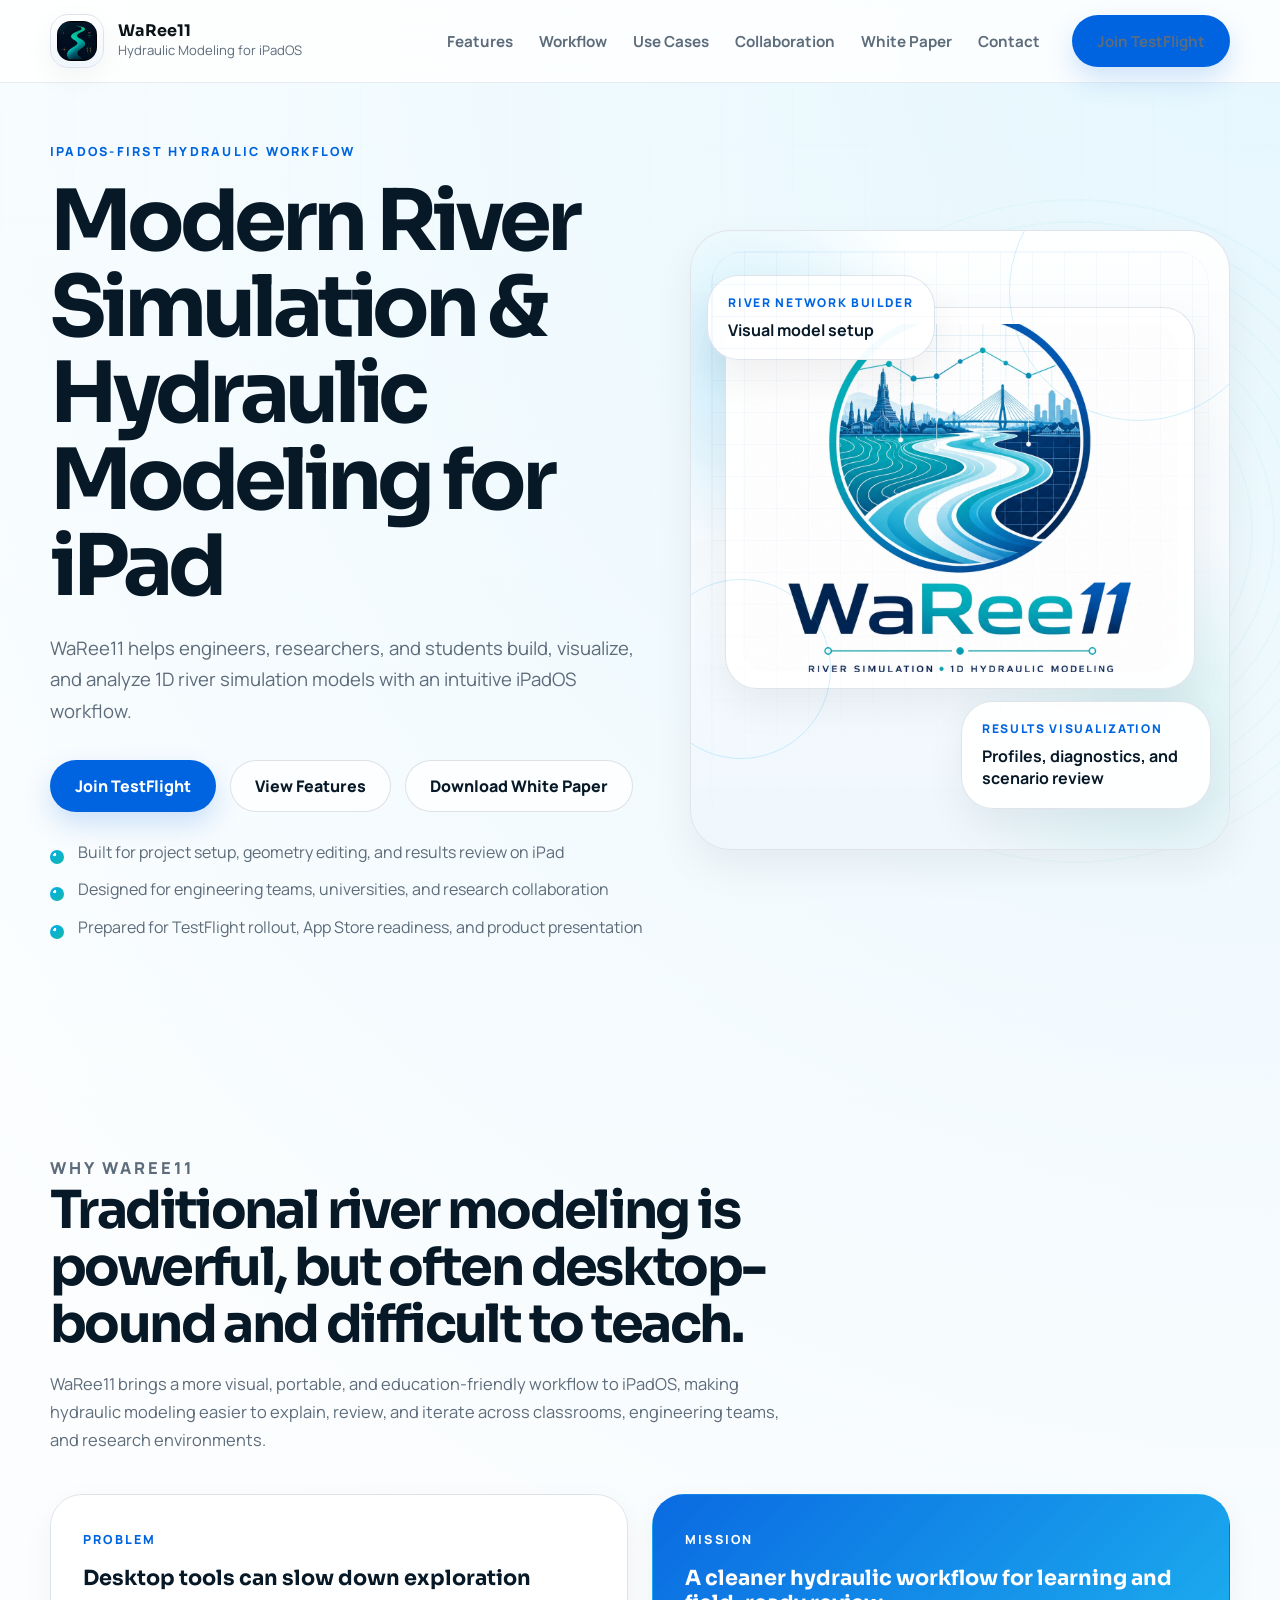
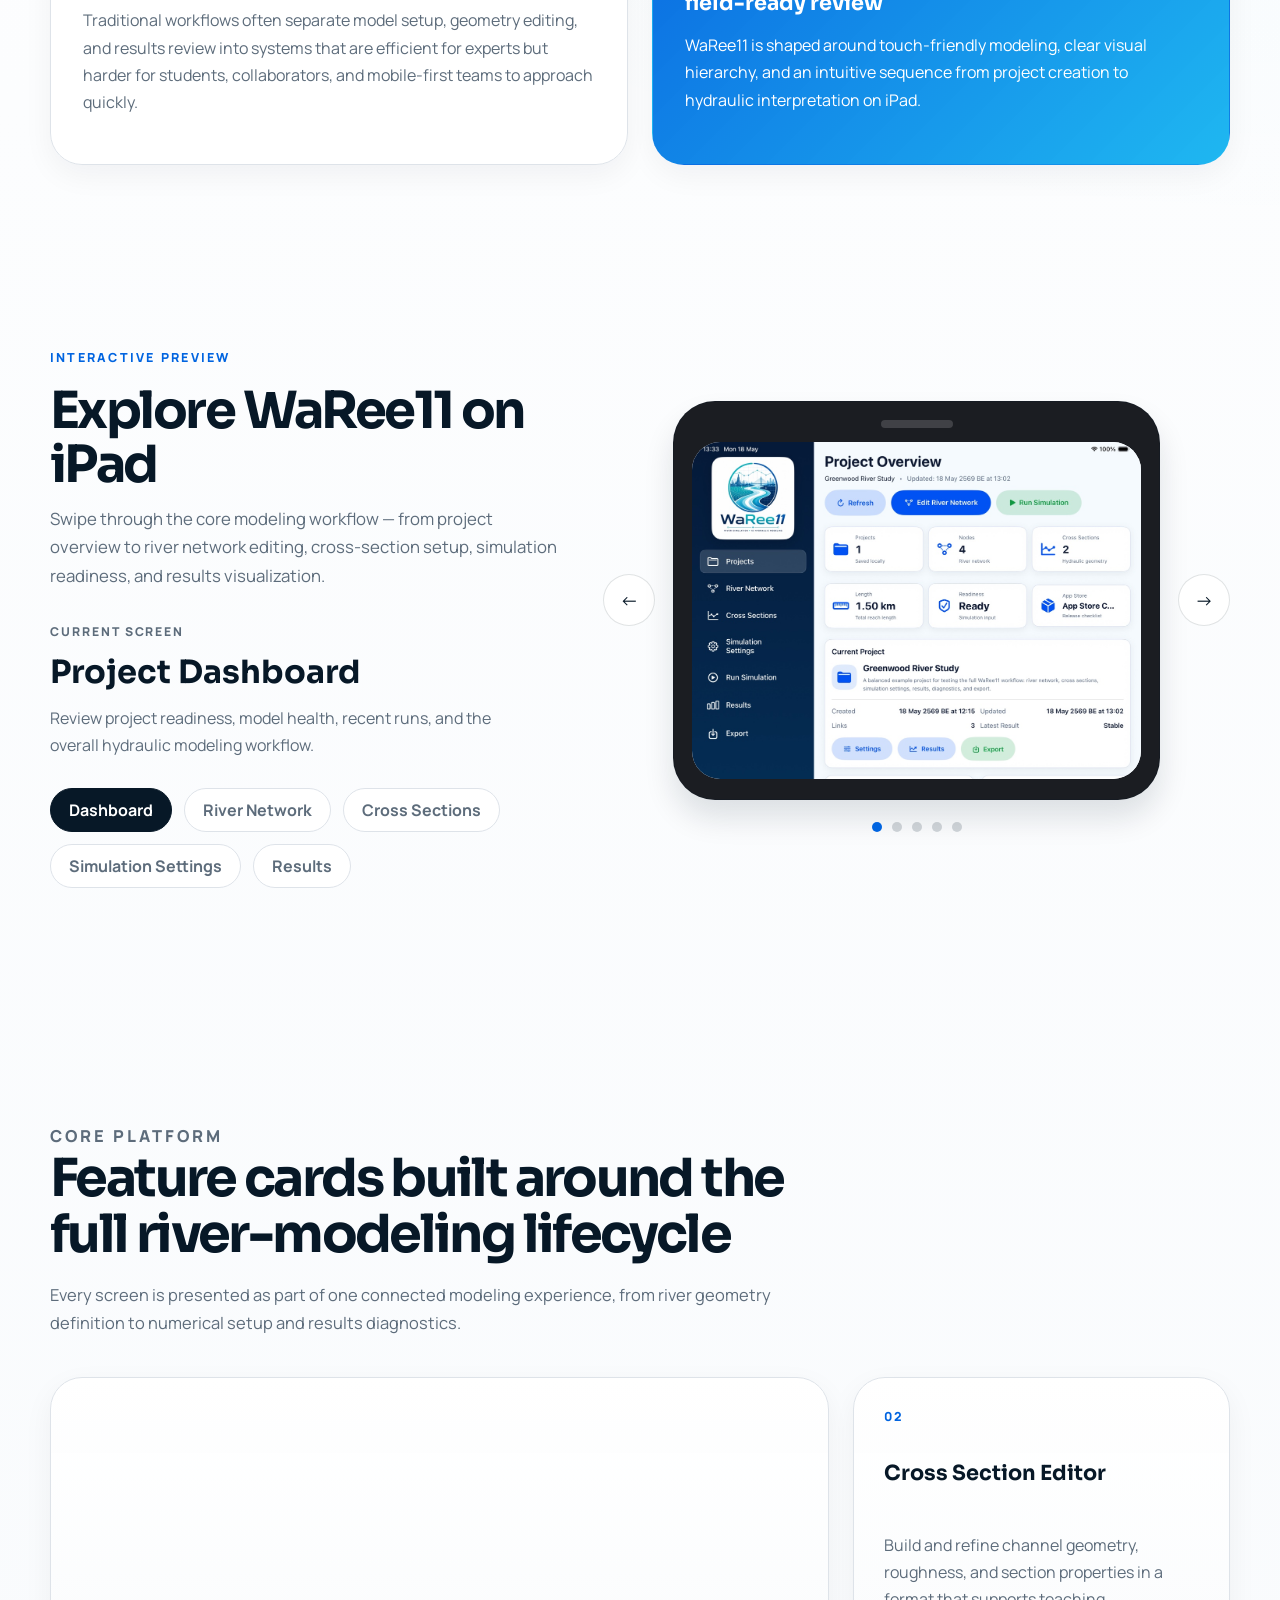
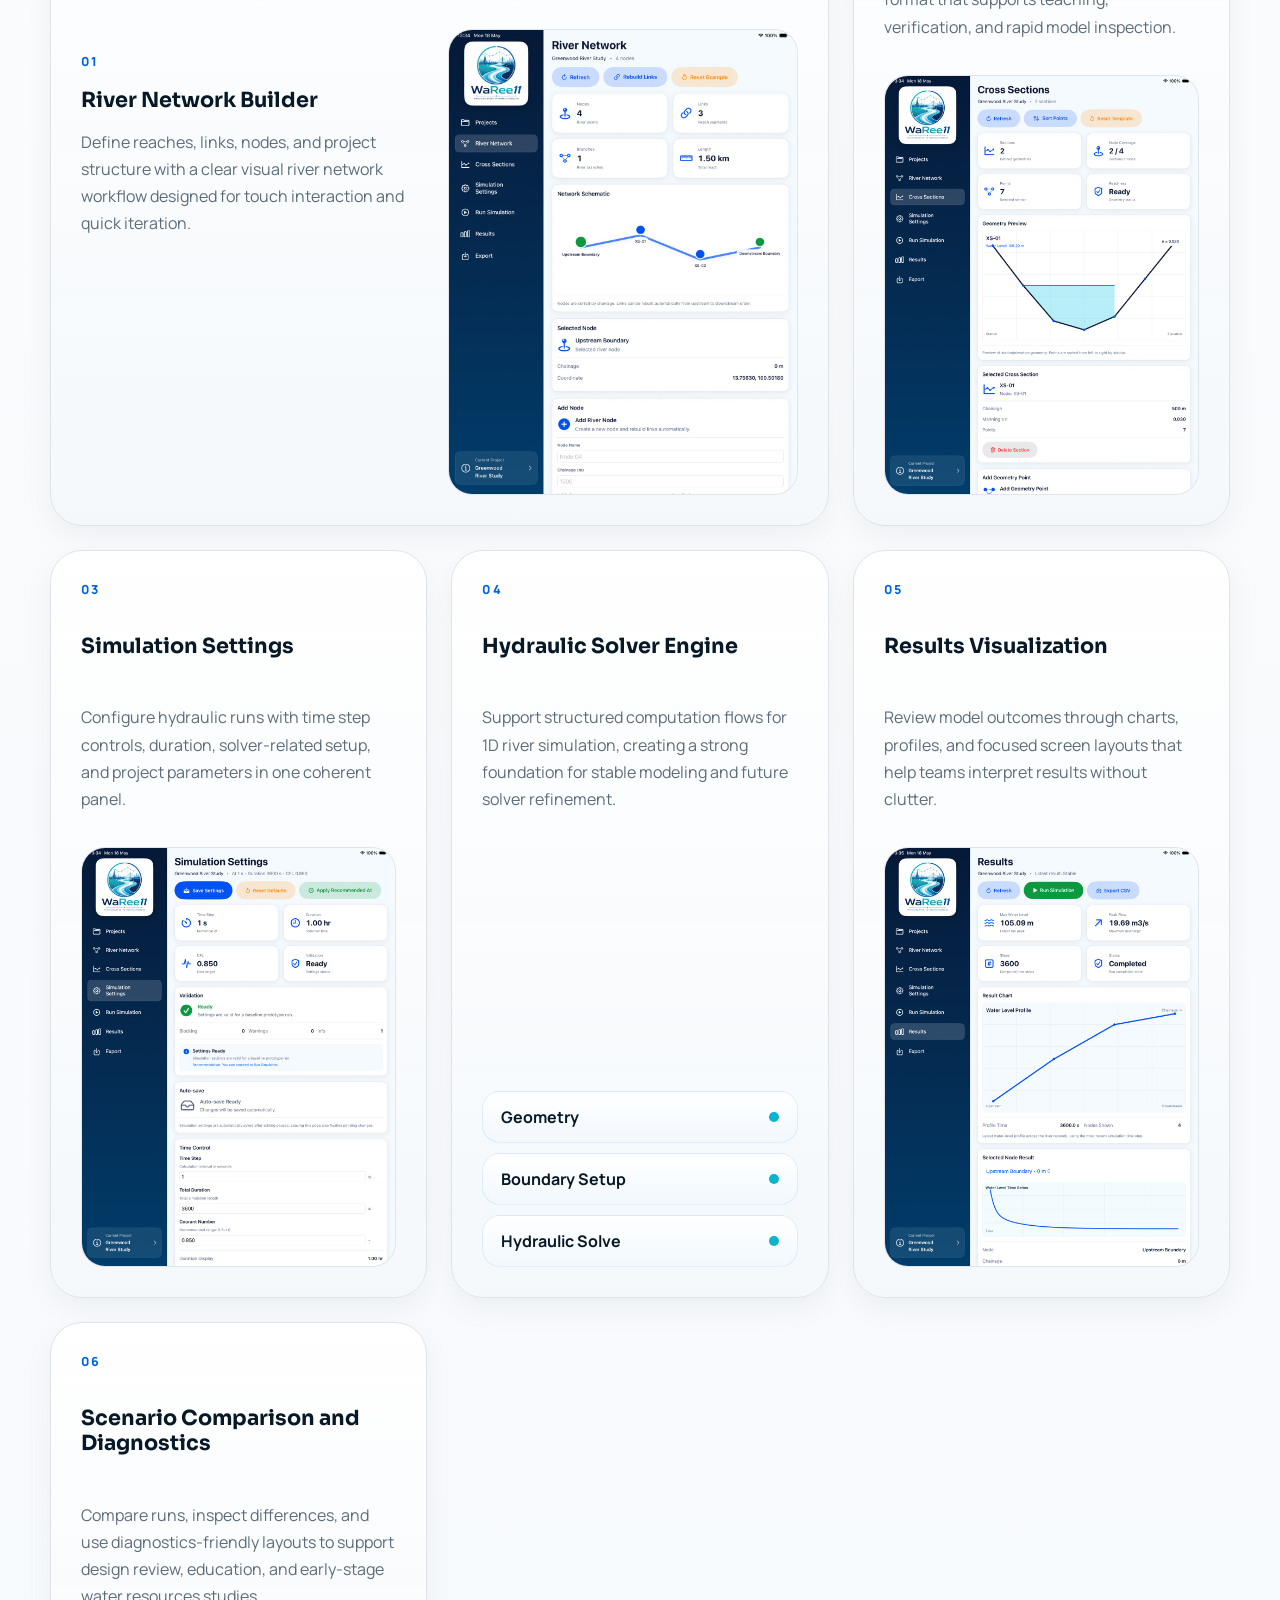
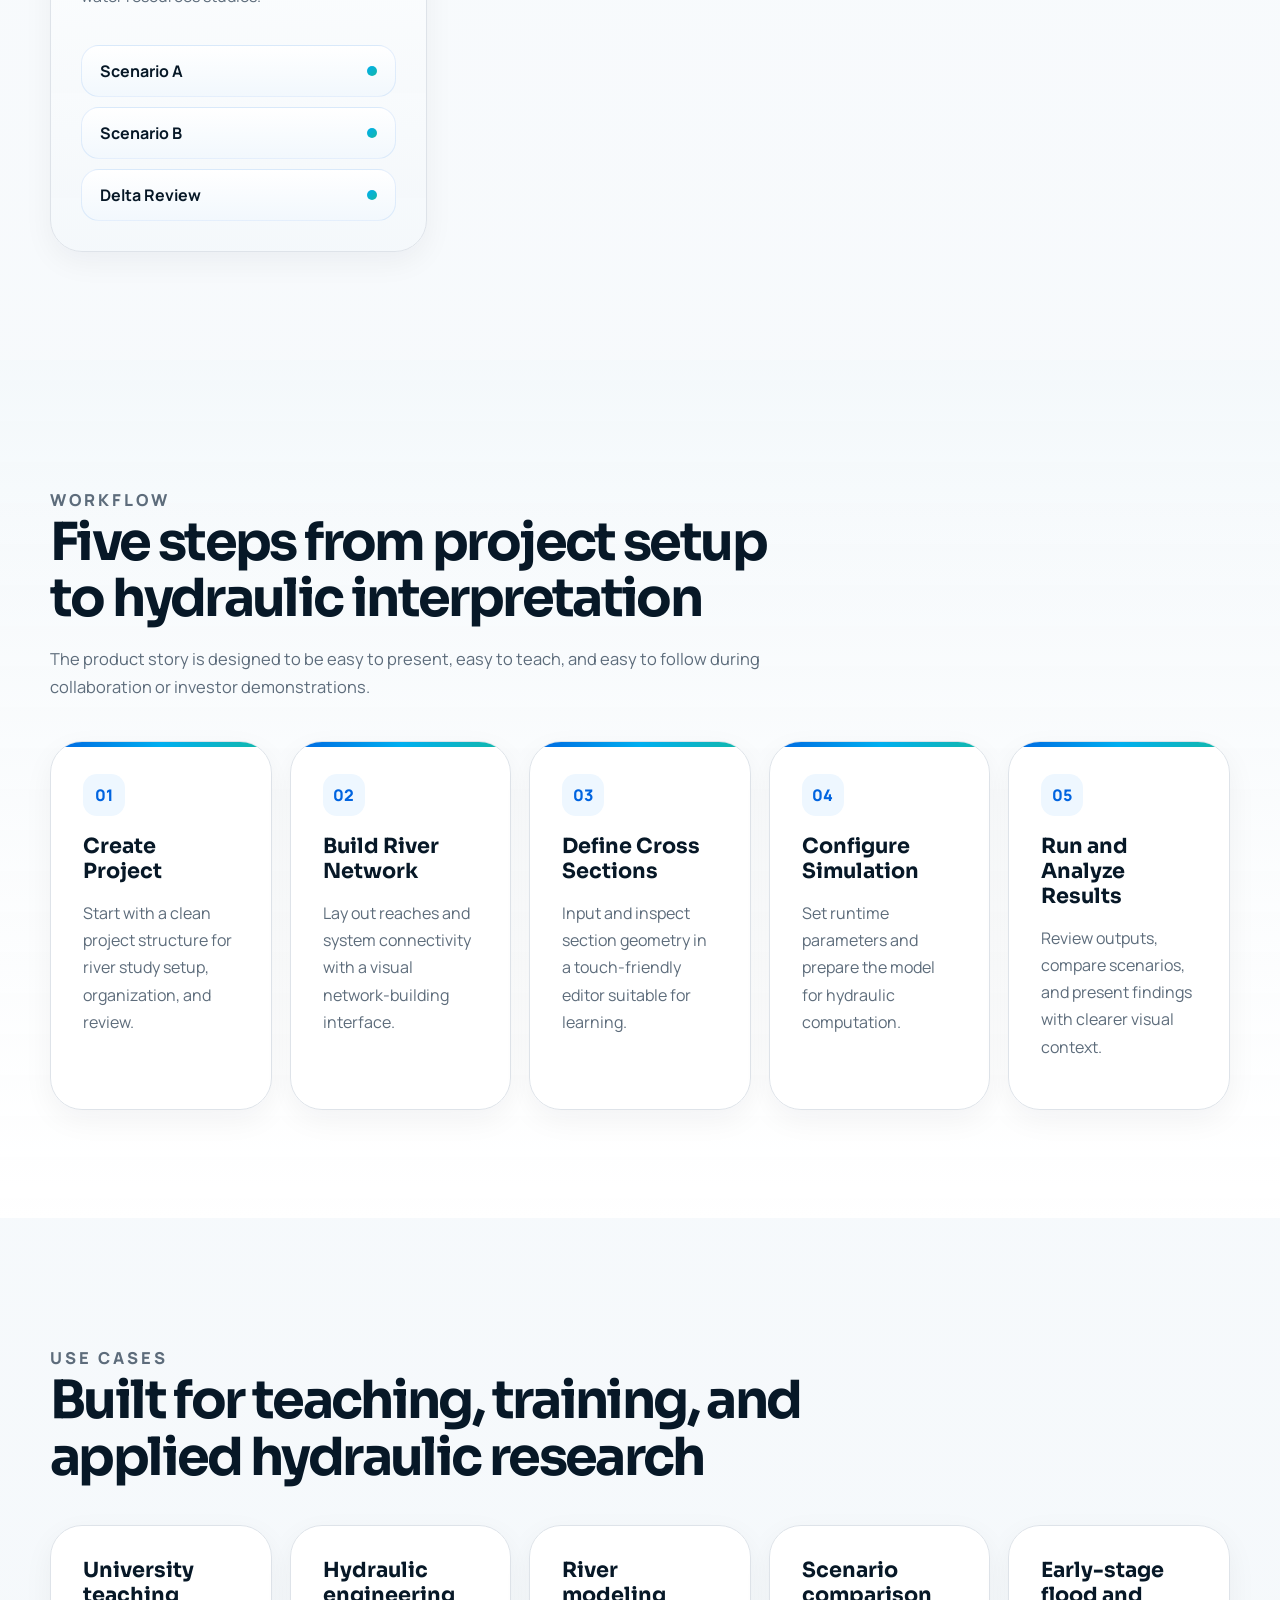
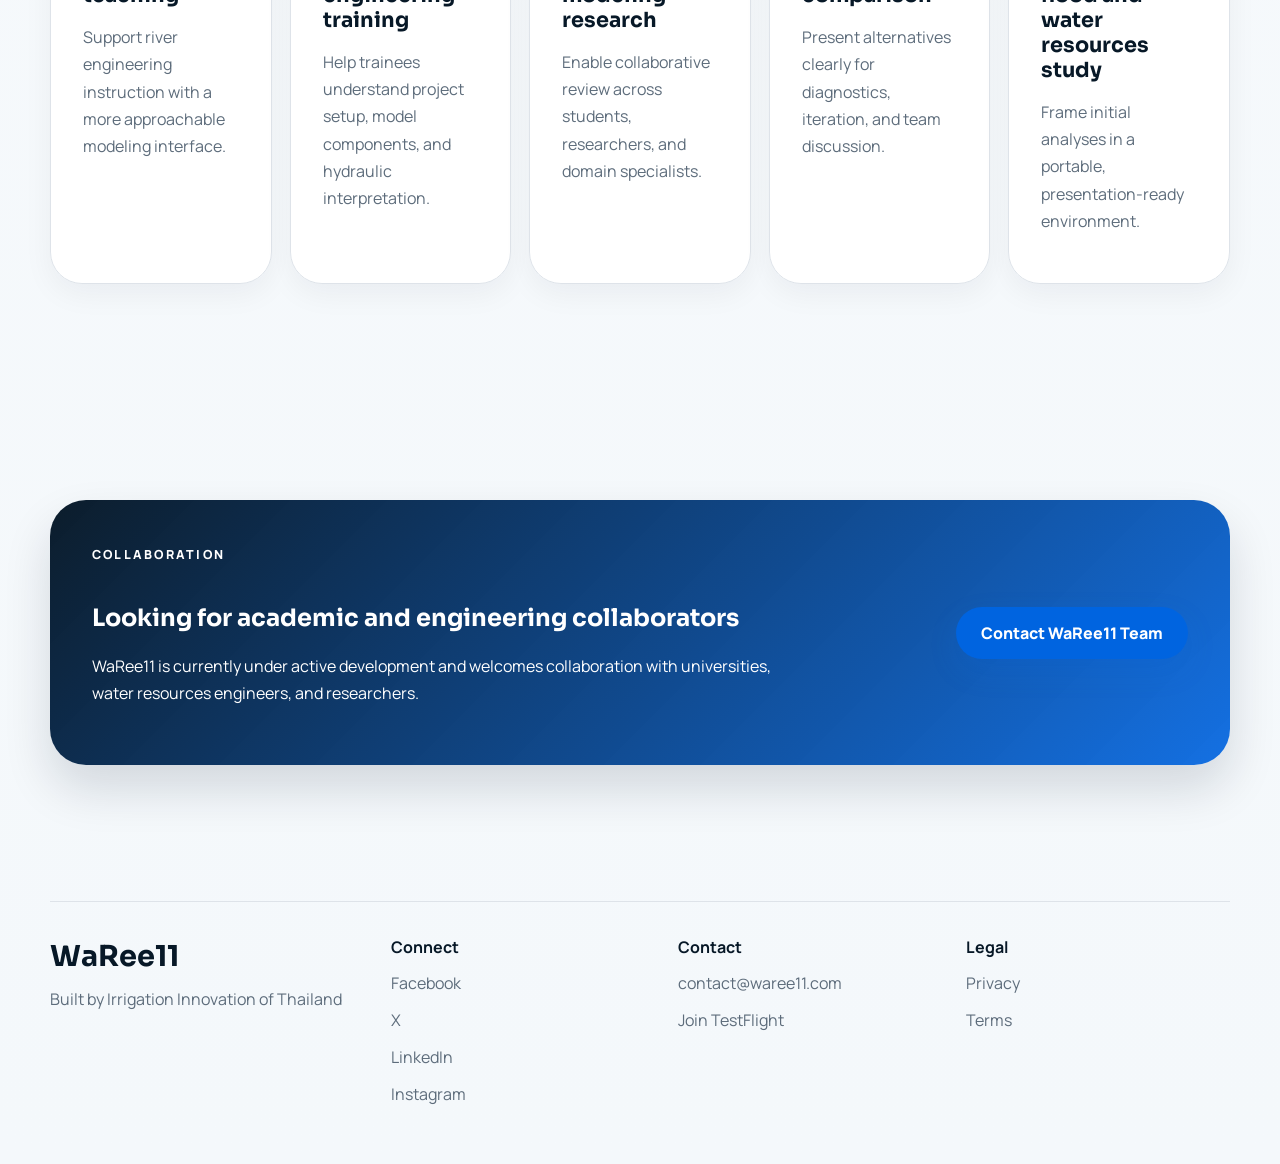
==== commit a634a172: "Add white paper download button" ====
--- a/waree11-website/index.html
+++ b/waree11-website/index.html
@@ -47,6 +47,7 @@
           <a href="#workflow">Workflow</a>
           <a href="#use-cases">Use Cases</a>
           <a href="#collaboration">Collaboration</a>
+          <a href="assets/docs/WaRee11_Public_White_Paper_Brief_v0.1.pdf" target="_blank" rel="noopener noreferrer">White Paper</a>
           <a href="#contact">Contact</a>
           <a class="button button-primary nav-cta" href="#contact">Join TestFlight</a>
         </nav>
@@ -66,6 +67,14 @@
             <div class="hero-actions">
               <a class="button button-primary" href="#contact">Join TestFlight</a>
               <a class="button button-secondary" href="#features">View Features</a>
+              <a
+                class="button button-secondary"
+                href="assets/docs/WaRee11_Public_White_Paper_Brief_v0.1.pdf"
+                target="_blank"
+                rel="noopener noreferrer"
+              >
+                Download White Paper
+              </a>
             </div>
             <ul class="hero-points" aria-label="WaRee11 highlights">
               <li>Built for project setup, geometry editing, and results review on iPad</li>
